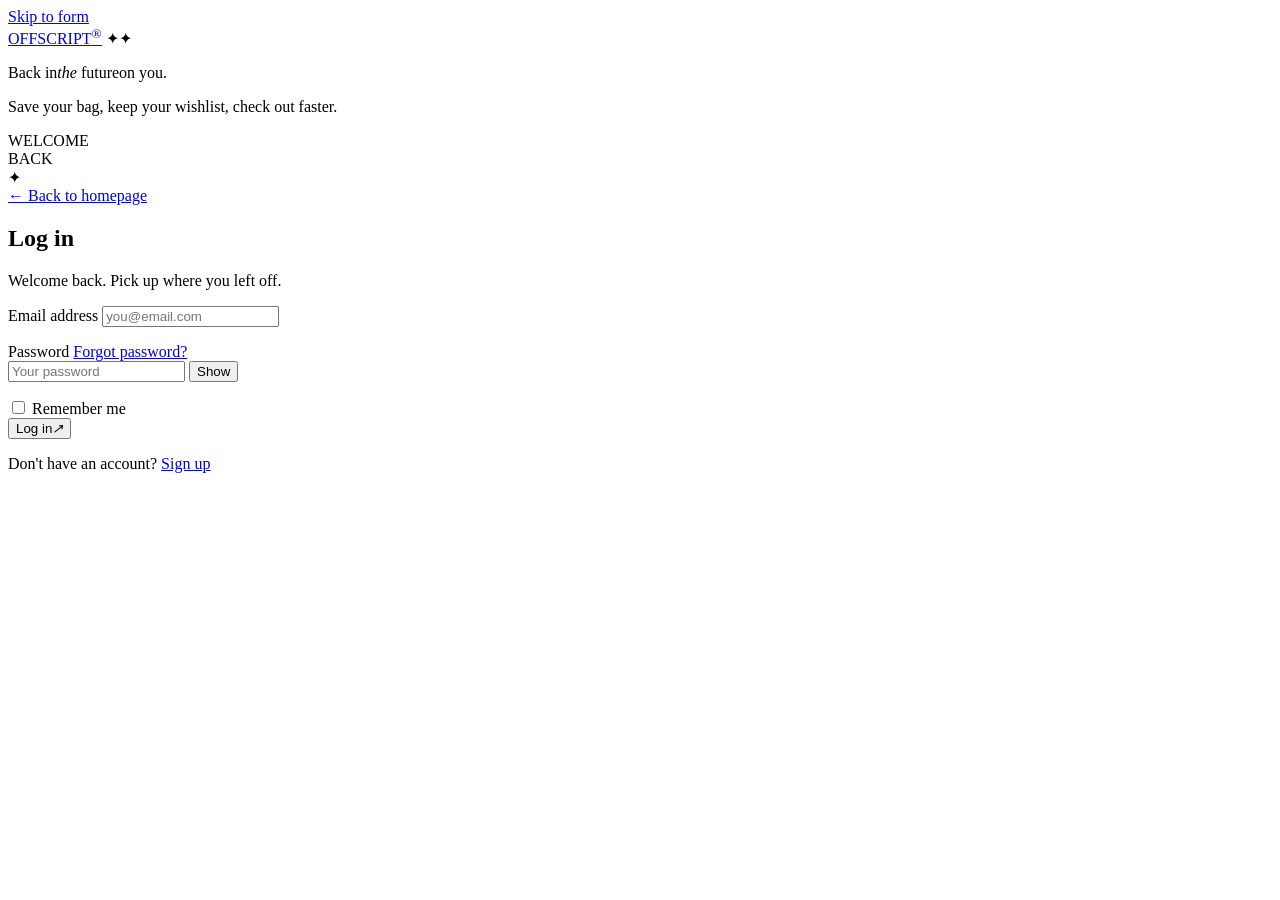
==== frontend/login.html @ 41208850 "Add login page HTML structure" ====
<!DOCTYPE html>
<html lang="en">
<head>
<meta charset="UTF-8">
<meta name="viewport" content="width=device-width, initial-scale=1">
<title>Log in | OFFSCRIPT®</title>
<meta name="description" content="Log in to your OFFSCRIPT® account. Demo storefront.">
<meta name="theme-color" content="#FAF8FF">
<link rel="preconnect" href="https://fonts.googleapis.com">
<link rel="preconnect" href="https://fonts.gstatic.com" crossorigin>
<link href="https://fonts.googleapis.com/css2?family=Big+Shoulders+Display:wght@800;900&family=Instrument+Serif:ital@1&family=Manrope:wght@400;600;800&display=swap" rel="stylesheet">
<link rel="stylesheet" href="frontend/auth.css">
</head>
<body class="auth">
<a class="skip" href="#login-form">Skip to form</a>

<div class="auth-wrap">
  <aside class="auth-brand">
    <a class="auth-logo" href="index.html" aria-label="OFFSCRIPT home">OFFSCRIPT<sup>®</sup></a>
    <span class="auth-orb o1" aria-hidden="true"></span><span class="auth-orb o2" aria-hidden="true"></span>
    <span class="auth-star s1" aria-hidden="true">✦</span><span class="auth-star s2" aria-hidden="true">✦</span>
    <p class="auth-hero" aria-hidden="true"><span class="ln">Back in</span><span class="ln"><em>the</em> future</span><span class="ln chrome">on you.</span></p>
    <p class="auth-note">Save your bag, keep your wishlist, check out faster.</p>
    <div class="auth-sticker" aria-hidden="true">WELCOME<br>BACK<br>✦</div>
  </aside>

  <section class="auth-panel">
    <a class="auth-back" href="index.html">← Back to homepage</a>

    <div class="auth-card">
      <h1>Log in</h1>
      <p class="auth-sub">Welcome back. Pick up where you left off.</p>

      <form id="login-form" data-auth="login" novalidate>
        <div class="field">
          <label for="login-email">Email address</label>
          <input id="login-email" name="email" type="email" autocomplete="email" inputmode="email" placeholder="you@email.com" data-rule="email" aria-describedby="login-email-err" required>
          <p class="err" id="login-email-err" role="alert"></p>
        </div>

        <div class="field">
          <div class="label-row">
            <label for="login-password">Password</label>
            <a href="#" data-soon="Password reset needs a backend, which isn’t connected yet.">Forgot password?</a>
          </div>
          <div class="input-wrap">
            <input id="login-password" name="password" type="password" autocomplete="current-password" placeholder="Your password" data-rule="password-required" aria-describedby="login-password-err" required>
            <button class="pw-toggle" type="button" data-toggle-pw aria-controls="login-password" aria-pressed="false">Show</button>
          </div>
          <p class="err" id="login-password-err" role="alert"></p>
        </div>

        <div class="form-row">
          <div class="check">
            <input id="remember" name="remember" type="checkbox">
            <label for="remember">Remember me</label>
          </div>
        </div>

        <button class="auth-btn" type="submit"><span>Log in</span><i aria-hidden="true">↗</i></button>
        <p class="form-status" id="login-status" role="status" aria-live="polite"></p>
      </form>

      <p class="auth-switch">Don't have an account? <a href="signup.html">Sign up</a></p>
    </div>
  </section>
</div>

<script src="frontend/auth.js"></script>
</body>
</html>
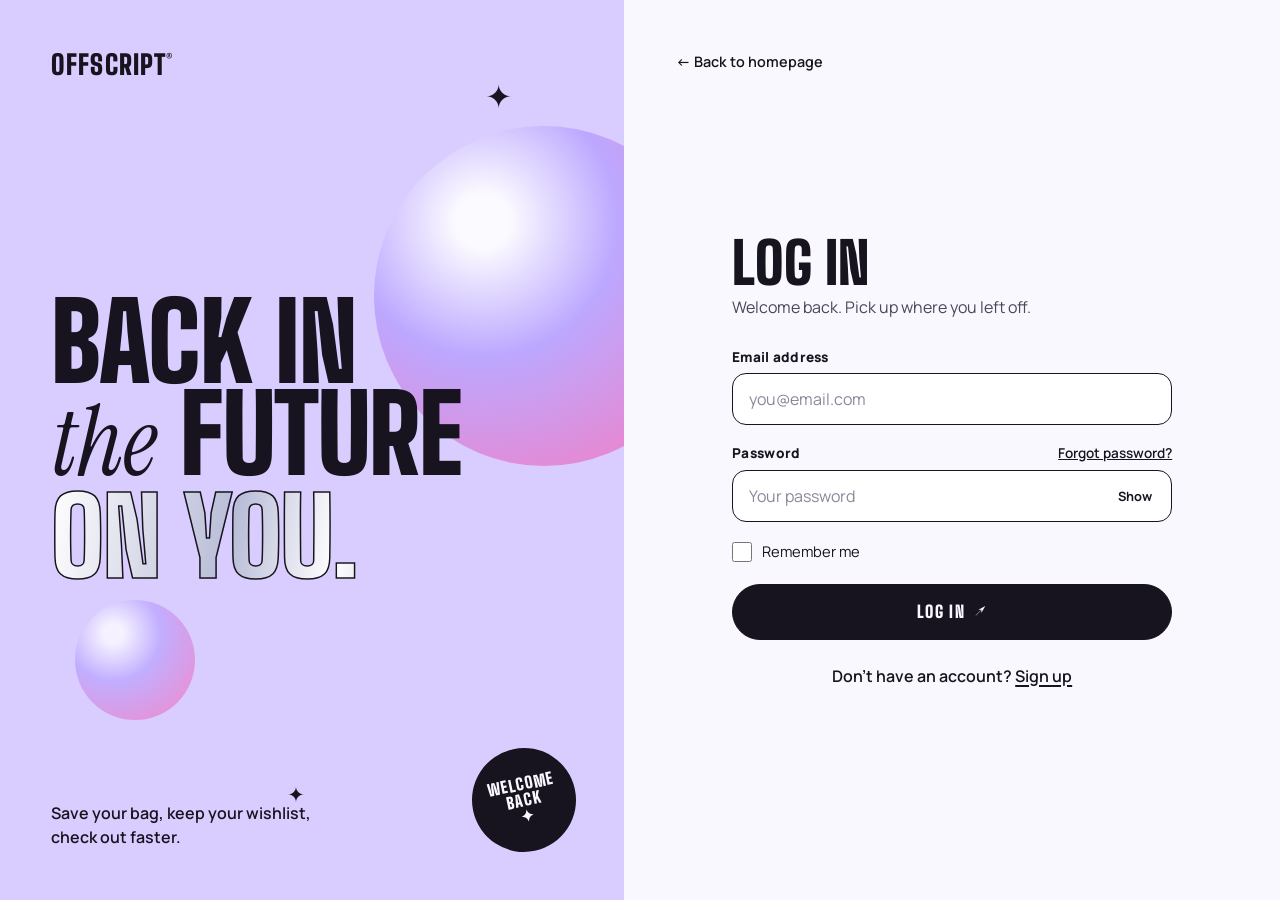
==== commit e8b66e74: "Update stylesheet and script paths in login.html" ====
--- a/frontend/login.html
+++ b/frontend/login.html
@@ -9,7 +9,7 @@
 <link rel="preconnect" href="https://fonts.googleapis.com">
 <link rel="preconnect" href="https://fonts.gstatic.com" crossorigin>
 <link href="https://fonts.googleapis.com/css2?family=Big+Shoulders+Display:wght@800;900&family=Instrument+Serif:ital@1&family=Manrope:wght@400;600;800&display=swap" rel="stylesheet">
-<link rel="stylesheet" href="frontend/auth.css">
+<link rel="stylesheet" href="auth.css">
 </head>
 <body class="auth">
 <a class="skip" href="#login-form">Skip to form</a>
@@ -66,6 +66,6 @@
   </section>
 </div>
 
-<script src="frontend/auth.js"></script>
+<script src="auth.js"></script>
 </body>
 </html>
--- a/frontend/auth.css
+++ b/frontend/auth.css
@@ -0,0 +1,116 @@
+/* OFFSCRIPT auth pages. Scoped to body.auth so it cannot touch existing pages.
+   TOKENS: values below are inferred from index.html (theme-color #FAF8FF, Y2K chrome/orb/star motifs).
+   If frontend/style.css defines real colour variables, change only this block. */
+:root {
+  --a-bg: #FAF8FF;
+  --a-ink: #17141F;
+  --a-lilac: #D9CCFF;
+  --a-lilac-deep: #B9A4FF;
+  --a-pink: #FF6FB5;
+  --a-chrome: linear-gradient(100deg, #FFFFFF 0%, #B8BCD6 35%, #FFFFFF 55%, #9AA0C4 80%, #E9EAF5 100%);
+  --a-err: #C0154F;
+  --a-ok: #12714A;
+  --a-radius: 14px;
+  --a-font-display: "Big Shoulders Display", Impact, sans-serif;
+  --a-font-serif: "Instrument Serif", Georgia, serif;
+  --a-font-body: "Manrope", system-ui, sans-serif;
+}
+
+body.auth { margin: 0; min-height: 100vh; background: var(--a-bg); color: var(--a-ink); font: 400 1rem/1.5 var(--a-font-body); -webkit-font-smoothing: antialiased; }
+.auth *, .auth *::before, .auth *::after { box-sizing: border-box; }
+.auth a { color: inherit; }
+
+.auth .skip { position: absolute; left: 12px; top: -48px; background: var(--a-ink); color: var(--a-bg); padding: 10px 14px; border-radius: 8px; z-index: 10; transition: top .2s; }
+.auth .skip:focus { top: 12px; }
+
+.auth-wrap { display: grid; grid-template-columns: minmax(0, 1fr) minmax(0, 1.05fr); min-height: 100vh; }
+
+/* ---------- Brand panel ---------- */
+.auth-brand { position: relative; overflow: hidden; background: var(--a-lilac); padding: clamp(24px, 4vw, 56px); display: flex; flex-direction: column; justify-content: space-between; gap: 32px; }
+.auth-logo { font: 900 1.7rem/1 var(--a-font-display); letter-spacing: .04em; text-decoration: none; position: relative; z-index: 2; }
+.auth-logo sup { font-size: .5em; }
+.auth-hero { position: relative; z-index: 2; margin: 0; font: 900 clamp(3.4rem, 8.4vw, 7.4rem)/.86 var(--a-font-display); text-transform: uppercase; letter-spacing: -.01em; }
+.auth-hero .ln { display: block; }
+.auth-hero em { font: italic 400 .9em/1 var(--a-font-serif); text-transform: lowercase; letter-spacing: 0; }
+.auth-hero .chrome { background: var(--a-chrome); -webkit-background-clip: text; background-clip: text; color: transparent; -webkit-text-stroke: 1.5px var(--a-ink); }
+.auth-note { position: relative; z-index: 2; margin: 0; max-width: 28ch; font-weight: 600; }
+
+.auth-orb { position: absolute; border-radius: 50%; background: radial-gradient(circle at 32% 28%, #fff 0 8%, var(--a-lilac-deep) 40%, var(--a-pink) 100%); opacity: .9; }
+.auth-orb.o1 { width: 340px; height: 340px; right: -90px; top: 14%; animation: orb 9s ease-in-out infinite alternate; }
+.auth-orb.o2 { width: 120px; height: 120px; left: 12%; bottom: 20%; opacity: .75; animation: orb 7s ease-in-out infinite alternate-reverse; }
+.auth-star { position: absolute; z-index: 1; font-size: 2rem; }
+.auth-star.s1 { right: 18%; top: 8%; }
+.auth-star.s2 { left: 46%; bottom: 10%; font-size: 1.3rem; }
+.auth-sticker { position: absolute; z-index: 3; right: clamp(16px, 4vw, 48px); bottom: clamp(16px, 4vw, 48px); width: 104px; height: 104px; border-radius: 50%; background: var(--a-ink); color: var(--a-bg); display: grid; place-items: center; text-align: center; font: 900 1rem/1 var(--a-font-display); letter-spacing: .06em; transform: rotate(-12deg); }
+@keyframes orb { to { transform: translate(-18px, 22px) scale(1.05); } }
+
+/* ---------- Form panel ---------- */
+.auth-panel { display: flex; flex-direction: column; padding: clamp(24px, 4vw, 56px); }
+.auth-back { align-self: flex-start; font-weight: 600; font-size: .9rem; text-decoration: none; border-bottom: 1.5px solid transparent; padding-bottom: 2px; transition: border-color .2s; }
+.auth-back:hover { border-color: var(--a-ink); }
+.auth-card { width: 100%; max-width: 440px; margin: auto; padding: 32px 0; }
+.auth-card h1 { margin: 0 0 6px; font: 900 clamp(2.6rem, 5vw, 3.6rem)/.9 var(--a-font-display); text-transform: uppercase; }
+.auth-sub { margin: 0 0 28px; color: #4A4658; }
+
+.field { margin-bottom: 18px; }
+.field > label, .field .label-row label { display: block; margin-bottom: 6px; font-weight: 800; font-size: .85rem; letter-spacing: .02em; }
+.label-row { display: flex; justify-content: space-between; align-items: baseline; gap: 12px; }
+.label-row a { font-size: .85rem; font-weight: 600; }
+.input-wrap { position: relative; }
+.auth input[type="text"], .auth input[type="email"], .auth input[type="password"] { width: 100%; height: 52px; padding: 0 16px; border: 1.5px solid var(--a-ink); border-radius: var(--a-radius); background: #fff; color: var(--a-ink); font: inherit; transition: box-shadow .2s, border-color .2s; }
+.input-wrap input[type="password"], .input-wrap input.pw-visible { padding-right: 78px; }
+.auth input::placeholder { color: #8C879B; }
+.auth input:hover { box-shadow: 3px 3px 0 var(--a-lilac-deep); }
+.auth input[aria-invalid="true"] { border-color: var(--a-err); box-shadow: 3px 3px 0 rgba(192, 21, 79, .18); }
+.auth :focus-visible { outline: 3px solid var(--a-pink); outline-offset: 2px; }
+.pw-toggle { position: absolute; right: 8px; top: 50%; transform: translateY(-50%); height: 36px; padding: 0 12px; border: 0; border-radius: 999px; background: transparent; font: 700 .8rem var(--a-font-body); color: var(--a-ink); cursor: pointer; }
+.pw-toggle:hover { background: var(--a-lilac); }
+
+.err { min-height: 0; margin: 6px 0 0; font-size: .85rem; font-weight: 600; color: var(--a-err); }
+.err:empty { display: none; }
+.hint { margin: 6px 0 0; font-size: .82rem; color: #4A4658; }
+
+.strength { display: grid; grid-template-columns: repeat(4, 1fr); gap: 4px; margin-top: 10px; }
+.strength span { height: 5px; border-radius: 99px; background: #E3DEF0; transition: background .25s; }
+.strength[data-level="1"] span:nth-child(-n+1) { background: var(--a-err); }
+.strength[data-level="2"] span:nth-child(-n+2) { background: #D98200; }
+.strength[data-level="3"] span:nth-child(-n+3) { background: #7A9A00; }
+.strength[data-level="4"] span { background: var(--a-ok); }
+.strength-text { margin: 6px 0 0; font-size: .82rem; font-weight: 600; }
+
+.check { display: flex; gap: 10px; align-items: flex-start; margin-bottom: 6px; font-size: .92rem; }
+.check input { width: 20px; height: 20px; margin: 2px 0 0; flex: none; accent-color: var(--a-ink); }
+.check label { cursor: pointer; }
+.form-row { display: flex; justify-content: space-between; align-items: center; gap: 12px; margin: 4px 0 22px; flex-wrap: wrap; }
+.form-row .check { margin: 0; }
+
+.auth-btn { width: 100%; height: 56px; border: 1.5px solid var(--a-ink); border-radius: 999px; background: var(--a-ink); color: var(--a-bg); font: 900 1.05rem var(--a-font-display); letter-spacing: .08em; text-transform: uppercase; cursor: pointer; display: inline-flex; align-items: center; justify-content: center; gap: 10px; transition: transform .2s, background .2s, color .2s; }
+.auth-btn i { font-style: normal; transition: transform .2s; }
+.auth-btn:hover { background: var(--a-pink); color: var(--a-ink); transform: translateY(-2px); }
+.auth-btn:hover i { transform: translate(3px, -3px); }
+.auth-btn[aria-busy="true"] { pointer-events: none; opacity: .85; }
+.auth-btn[aria-busy="true"] i { width: 16px; height: 16px; border: 2.5px solid currentColor; border-right-color: transparent; border-radius: 50%; animation: spin .7s linear infinite; font-size: 0; }
+@keyframes spin { to { transform: rotate(360deg); } }
+
+.form-status { margin: 16px 0 0; padding: 12px 14px; border-radius: var(--a-radius); font-size: .9rem; font-weight: 600; background: var(--a-lilac); }
+.form-status:empty { display: none; }
+.form-status.is-error { background: #FFE3EC; color: var(--a-err); }
+
+.auth-switch { margin: 24px 0 0; text-align: center; font-weight: 600; }
+.auth-switch a { text-decoration-thickness: 2px; text-underline-offset: 3px; }
+.auth-switch a:hover { color: var(--a-pink); }
+
+/* ---------- Responsive ---------- */
+@media (max-width: 900px) {
+  .auth-wrap { grid-template-columns: 1fr; }
+  .auth-brand { min-height: 0; padding-bottom: 28px; gap: 16px; }
+  .auth-hero { font-size: clamp(2.6rem, 14vw, 4.4rem); }
+  .auth-note, .auth-star.s2, .auth-orb.o2 { display: none; }
+  .auth-sticker { width: 76px; height: 76px; font-size: .78rem; right: 16px; bottom: 16px; }
+  .auth-orb.o1 { width: 220px; height: 220px; top: -40px; right: -60px; }
+  .auth-card { margin: 0 auto; padding-top: 20px; }
+}
+@media (max-width: 420px) { .form-row { flex-direction: column; align-items: flex-start; } }
+@media (prefers-reduced-motion: reduce) {
+  .auth *, .auth *::before, .auth *::after { animation: none !important; transition: none !important; }
+}
